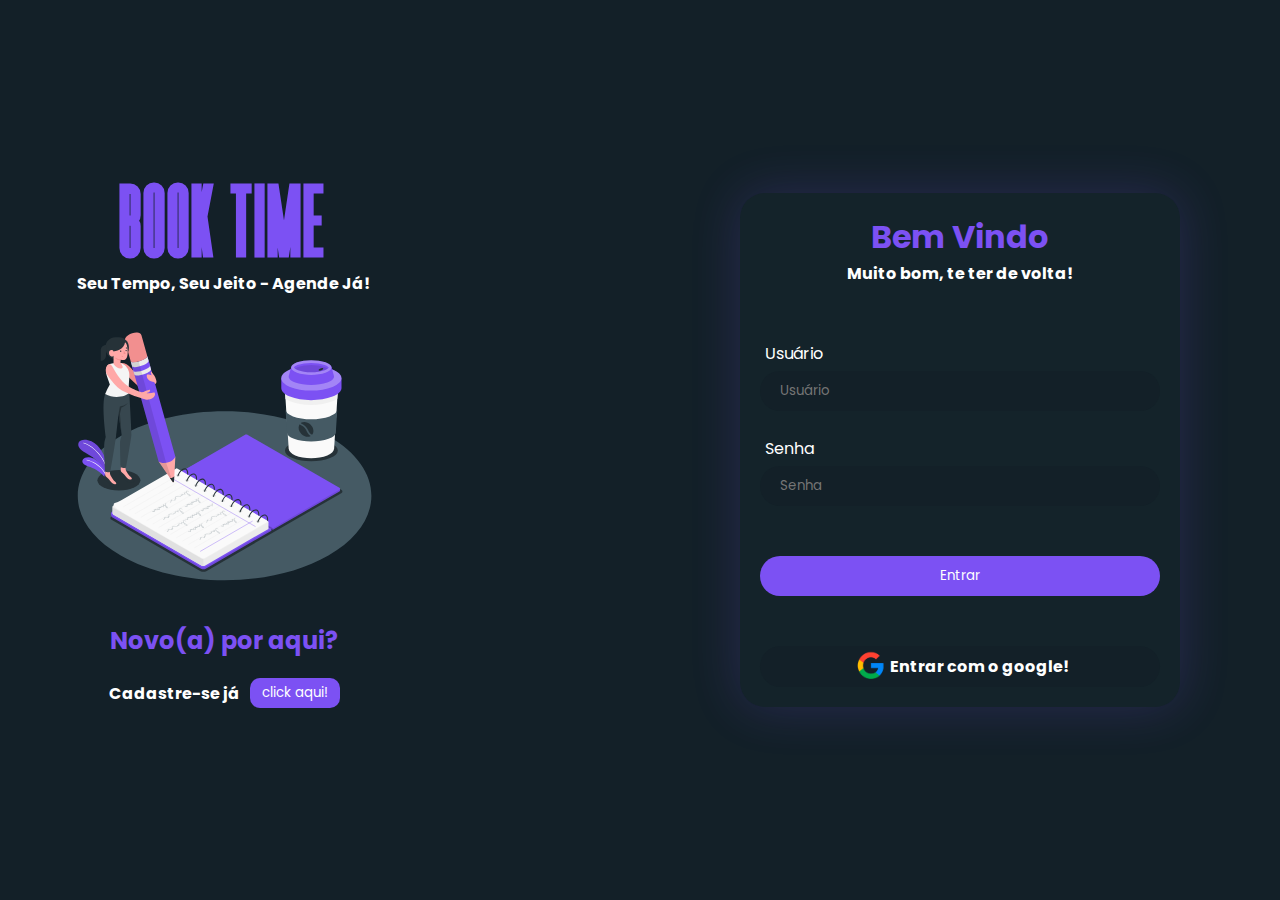
==== index.html @ 6d523458 "Ajuste" ====
<!DOCTYPE html>
<html lang="en">
<head>
    <meta charset="UTF-8">
    <meta name="viewport" content="width=device-width, initial-scale=1.0">
    <title>Book Time</title>
    <link rel="shortcut icon" href="img/historia.png" type="image/x-icon">
    <link rel="stylesheet" href="style.css">
</head>
<body>
    <div class="conteiner">

        <div class="left_login">
            <div class="logo_slogan">
                <h1 class="logo">Book Time</h1>
                <h4 class="subtitle">Seu Tempo, Seu Jeito - Agende Já!</h4>

                <img class="book_time" src="img/Notebook-amico.svg" alt="mulher agendando horario">
                <h2 class="novo_por">Novo(a) por aqui?</h2>

                <div class="cadastro">
                    <h4>Cadastre-se já</h4>
                    <button>click aqui!</button>
                </div>
            </div>
        </div>

        <div class="right_login">
           <div class="contorno">
                <div class="bem_vindo">
                    <h1>Bem Vindo</h1>
                    <h4>Muito bom, te ter de volta!</h4>
                </div>

                <div class="login_input">
                    <div class="input">
                        <label for="Usuario">Usuário</label>
                        <input type="text" name="senha" placeholder="Usuário" required>
                    </div>
                
                    <div class="input">
                        <label for="senha">Senha</label>
                        <input type="password" name="senha" placeholder="Senha" required>
                    </div>
                </div>
                <button>Entrar</button>

                <div class="google">
                    <img src="img/google-pq.png" alt="logo google">
                    <h4>Entrar com o google!</h4>
                </div>
           </div>
        </div>
    </div>
</body>
</html>
---- style.css ----
@import url('https://fonts.googleapis.com/css2?family=Poppins:ital,wght@0,100;0,200;0,300;0,400;0,500;0,600;0,700;0,800;0,900;1,100;1,200;1,300;1,400;1,500;1,600;1,700;1,800;1,900&display=swap');

@font-face{
    font-family:"Boba.ttf";
    src: url(fonte/Boba.ttf) format(truetype);
}

*{
    margin: 0;
    padding: 0;
    font-family: "poppins";
    color: white;
}
.conteiner{
    width: 100vw;
    height: 100vh;
    display: grid;
    grid-template-columns: 1fr 1fr;
    justify-content: center;
    align-items: center;
    background-color: #132028;

}    

.left_login{
    display: flex;
    width: 50%;
    flex-direction: column;
    justify-content: center;
    text-align: center;
    margin: 10%;   
}

.logo{
    font-family: "boba.ttf";
    font-size: 100px;
    letter-spacing: 3px;
    color: #7c51f3;
}

.book_time{
    max-width: 500px;
    width: 100%;
}

.novo_por{
    color: #7c51f3;
}

.cadastro{
    display: flex;
    align-items: center;
    justify-content: center;
    gap: 10px;
    margin: 20px;
}
.cadastro > button{
    width: 90px;
    height: 30px;
    background-color: #7c51f3;
    border: none;
    border-radius: 10px;
}

.cadastro > button:hover{
    background-color: #9070e6;
    cursor: pointer;
}

.right_login{
    display: flex;
    flex-direction: column;
    justify-content: center;
    align-items: center;
    margin: 10%; 
}

.contorno{
    width: 400px;
    height: auto;
    padding: 20px;
    display: flex;
    gap: 50px;
    flex-direction: column;
    justify-content: center;
    text-align: center; 
    background-color: #14232a;
    border-radius: 25px;
    box-shadow: 0px 0px 50px rgba(124, 81, 243, 0.2);
}

.bem_vindo > h1{
    color: #7c51f3;
}

.login_input{
    width: 100%;
    display: flex;
    flex-direction: column; 
    gap: 20px;
    
}

.input{
    display: grid;
    

}
.input > label{
    display: flex;
    margin: 5px;
}    

.input > input{
    height: 40px;
    border-radius: 25px;
    padding: 0px 20px;
    color: rgb(255, 255, 255);
    background-color: #132028;
    outline: none;
    border: none;
}

.contorno > button{
    background-color: #7c51f3;
    border: none;
    border-radius: 25px;
    height: 40px;
}

.contorno > button:hover{
    background-color: #9070e6;
    cursor: pointer;
    box-shadow: 0px 0px 10px #7c51f3;
}
.google{
    display: flex;
    align-items: center;
    justify-content: center;
    background-color: #132028;
    border-radius: 25px;
}

.google:hover{
    cursor: pointer;
    background-color: #14232a;
    box-shadow: 0px 0px 10px rgba(124, 81, 243, 0.5);
}

.google > img{
    width: 10%;

} 

@media screen {
    
}
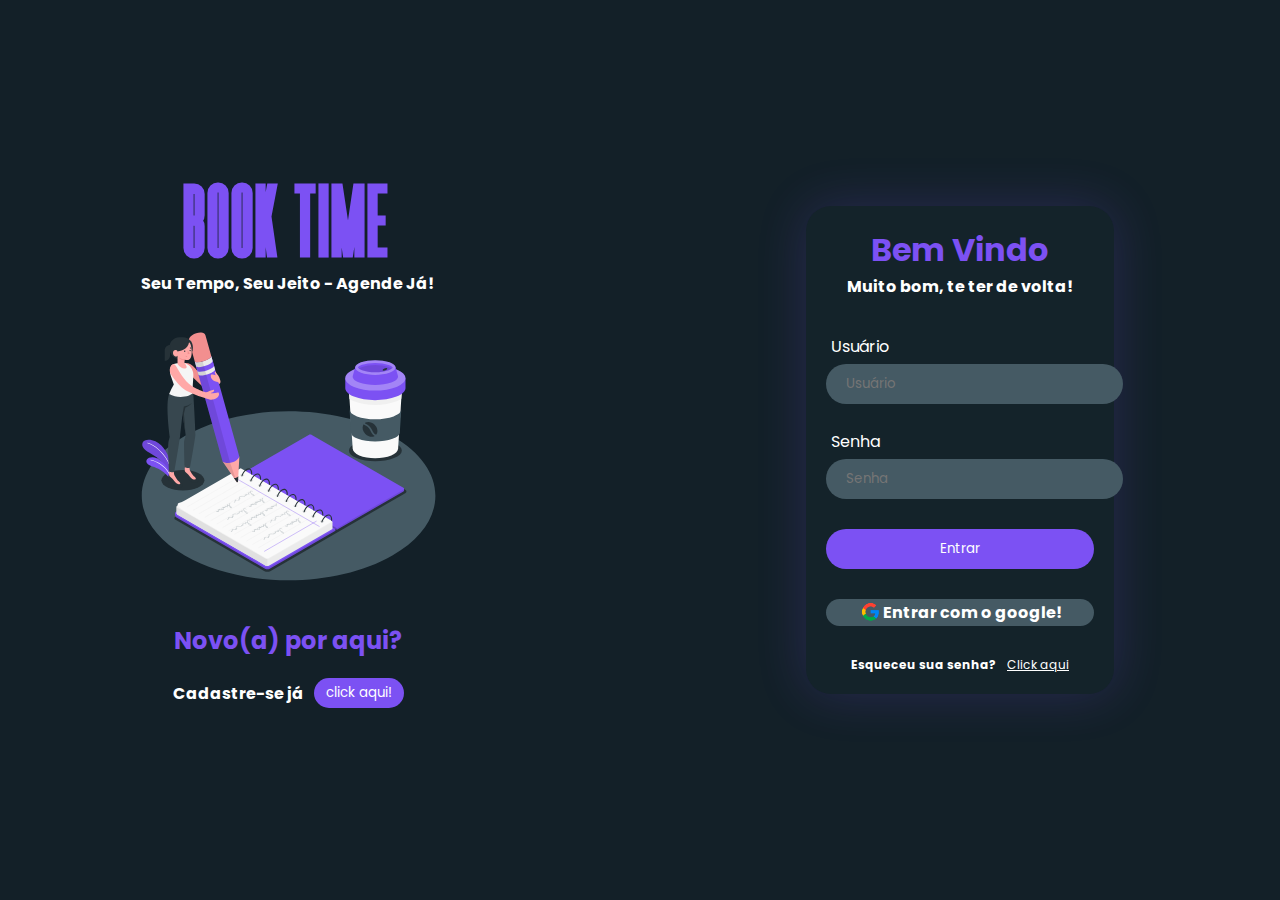
==== commit 243723f9: "Melhora significativa na responsividade e visual do site" ====
--- a/index.html
+++ b/index.html
@@ -49,7 +49,18 @@
                     <img src="img/google-pq.png" alt="logo google">
                     <h4>Entrar com o google!</h4>
                 </div>
+
+                <div class="redefinir">
+                    <h4>Esqueceu sua senha?</h4>
+                    <a class
+                     href="#">Click aqui</a>
+                </div>
            </div>
+
+           <div class="cadastro2">
+            <h4>Cadastre-se já</h4>
+            <button>click aqui!</button>
+        </div>
         </div>
     </div>
 </body>
--- a/style.css
+++ b/style.css
@@ -12,7 +12,7 @@
     color: white;
 }
 .conteiner{
-    width: 100vw;
+    width: 100%;
     height: 100vh;
     display: grid;
     grid-template-columns: 1fr 1fr;
@@ -28,7 +28,7 @@
     flex-direction: column;
     justify-content: center;
     text-align: center;
-    margin: 10%;   
+    padding-left: 20%;   
 }
 
 .logo{
@@ -54,12 +54,13 @@
     gap: 10px;
     margin: 20px;
 }
+
 .cadastro > button{
     width: 90px;
     height: 30px;
     background-color: #7c51f3;
     border: none;
-    border-radius: 10px;
+    border-radius: 25px;
 }
 
 .cadastro > button:hover{
@@ -76,17 +77,19 @@
 }
 
 .contorno{
-    width: 400px;
+    width: 60%;
     height: auto;
     padding: 20px;
     display: flex;
-    gap: 50px;
+    gap: 30px;
     flex-direction: column;
     justify-content: center;
     text-align: center; 
     background-color: #14232a;
     border-radius: 25px;
     box-shadow: 0px 0px 50px rgba(124, 81, 243, 0.2);
+    box-sizing: border-box;
+    min-width: 300px;
 }
 
 .bem_vindo > h1{
@@ -116,11 +119,17 @@
     border-radius: 25px;
     padding: 0px 20px;
     color: rgb(255, 255, 255);
-    background-color: #132028;
+    background-color: rgb(69,90,100);
     outline: none;
     border: none;
 }
 
+.redefinir{
+    Display: flex;
+    font-size: 12px;
+    justify-content: center;
+    gap: 10px;
+}
 .contorno > button{
     background-color: #7c51f3;
     border: none;
@@ -131,27 +140,204 @@
 .contorno > button:hover{
     background-color: #9070e6;
     cursor: pointer;
-    box-shadow: 0px 0px 10px #7c51f3;
 }
 .google{
     display: flex;
     align-items: center;
     justify-content: center;
-    background-color: #132028;
+    background-color: rgb(69,90,100);
     border-radius: 25px;
 }
 
 .google:hover{
     cursor: pointer;
-    background-color: #14232a;
-    box-shadow: 0px 0px 10px rgba(124, 81, 243, 0.5);
+    background-color: #1d323b;
+   
 }
 
 .google > img{
     width: 10%;
 
 } 
-
-@media screen {
-    
-}
+.cadastro2{
+    display: none;
+}
+
+@media (max-width: 450px){
+    *{
+        margin: 0;
+        padding: 0;
+        font-family: "poppins";
+        color: white;
+    }
+    .conteiner{
+        width: 100%;
+        height: 100vh;
+        display: flex;
+        flex-direction: column;
+        justify-content: center;
+        align-items: center;
+        background-color: #132028;
+    
+    }    
+    
+    .left_login{
+        display: flex;
+        flex-direction: column;
+        justify-content: center;
+        text-align: center;
+        padding: 0;   
+    }
+    
+    .logo{
+        font-family: "boba.ttf";
+        font-size: 100px;
+        letter-spacing: 3px;
+        color: #7c51f3;
+    }
+    
+    .book_time{
+        max-width: 500px;
+        width: 100%;
+        display: none;
+    }
+    
+    .novo_por{
+        color: #7c51f3;
+        display: none;
+    }
+    
+    .cadastro{
+        display: flex;
+        align-items: center;
+        justify-content: center;
+        gap: 10px;
+        margin: 20px;
+        display: none;
+    }
+    
+    .cadastro > button{
+        width: 90px;
+        height: 30px;
+        background-color: #7c51f3;
+        border: none;
+        border-radius: 25px;
+    }
+    
+    .cadastro > button:hover{
+        background-color: #9070e6;
+        cursor: pointer;
+    }
+    
+    .right_login{
+        display: flex;
+        flex-direction: column;
+        justify-content: center;
+        align-items: center;
+        margin: 10%; 
+    }
+    
+    .contorno{
+        width: 60%;
+        height: auto;
+        padding: 20px;
+        display: flex;
+        gap: 30px;
+        flex-direction: column;
+        justify-content: center;
+        text-align: center; 
+        background-color: #14232a;
+        border-radius: 25px;
+        box-shadow: 0px 0px 50px rgba(124, 81, 243, 0.2);
+        box-sizing: border-box;
+        min-width: 300px;
+    }
+    
+    .bem_vindo > h1{
+        color: #7c51f3;
+    }
+    
+    .login_input{
+        width: 100%;
+        display: flex;
+        flex-direction: column; 
+        gap: 20px;
+        
+    }
+    
+    .input{
+        display: grid;
+        
+    
+    }
+    .input > label{
+        display: flex;
+        margin: 5px;
+    }    
+    
+    .input > input{
+        height: 40px;
+        border-radius: 25px;
+        padding: 0px 20px;
+        color: rgb(255, 255, 255);
+        background-color: rgb(69,90,100);
+        outline: none;
+        border: none;
+    }
+    
+    .redefinir{
+        Display: flex;
+        font-size: 12px;
+        justify-content: center;
+        gap: 10px;
+    }
+    .contorno > button{
+        background-color: #7c51f3;
+        border: none;
+        border-radius: 25px;
+        height: 40px;
+    }
+    
+    .contorno > button:hover{
+        background-color: #9070e6;
+        cursor: pointer;
+    }
+    .google{
+        display: flex;
+        align-items: center;
+        justify-content: center;
+        background-color: rgb(69,90,100);
+        border-radius: 25px;
+    }
+    
+    .google:hover{
+        cursor: pointer;
+        background-color: #1d323b;
+       
+    }
+    
+    .google > img{
+        width: 10%;
+    
+    } 
+
+    .cadastro2{
+        display: flex;
+        gap: 10px;
+        justify-content: center;
+        margin-top: 70px;
+    }
+    .cadastro2 > button{
+        width: 90px;
+        height: 30px;
+        background-color: #7c51f3;
+        border: none;
+        border-radius: 25px;
+    }
+    
+    .cadastro2 > button:hover{
+        background-color: #9070e6;
+        cursor: pointer;
+    }
+}
+
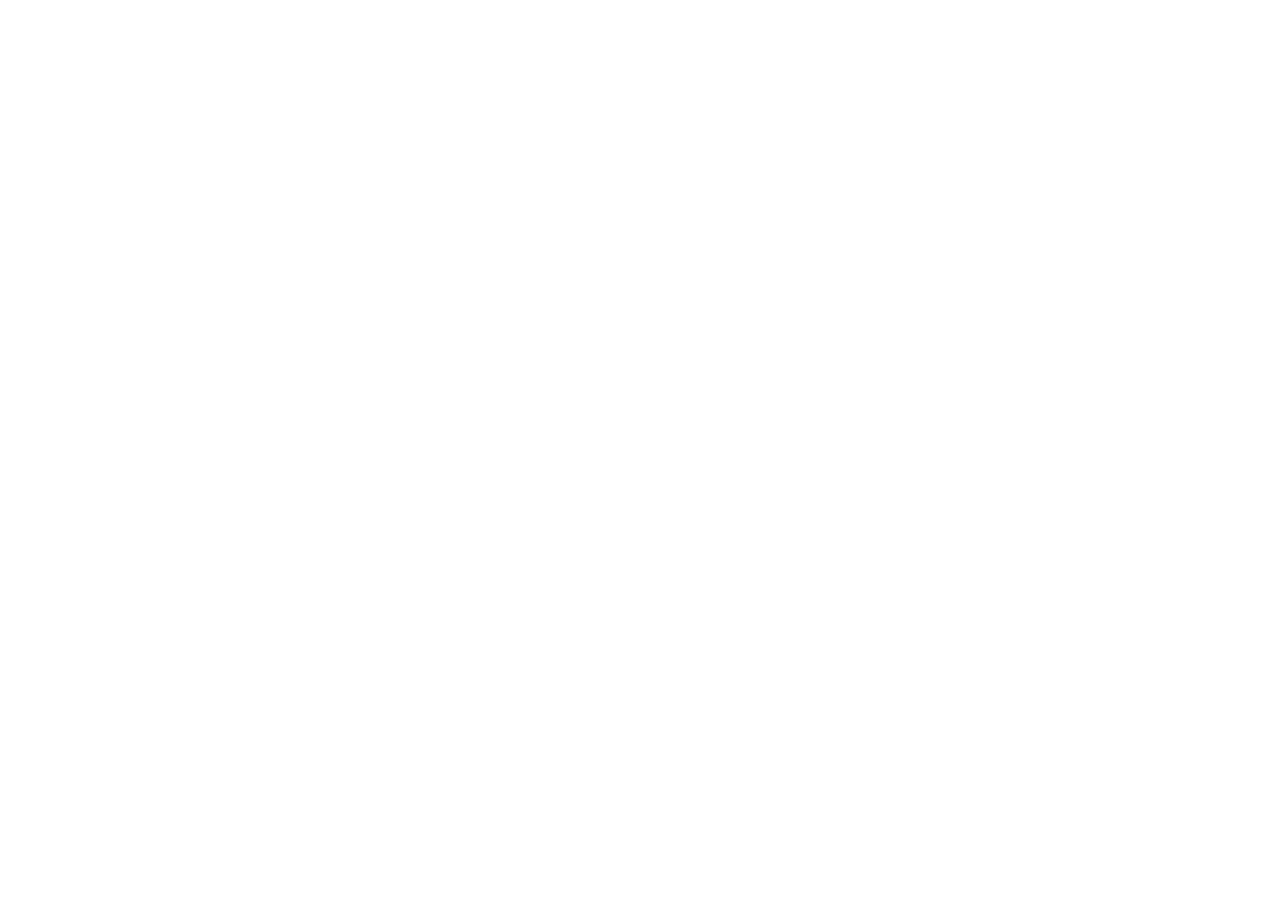
==== commit 59a23dbd: "Rename" ====
--- a/index.html
+++ b/index.html
@@ -1,67 +1,13 @@
 <!DOCTYPE html>
-<html lang="en">
+<html lang="pt-br">
 <head>
     <meta charset="UTF-8">
     <meta name="viewport" content="width=device-width, initial-scale=1.0">
-    <title>Book Time</title>
+    <title>Make Note</title>
     <link rel="shortcut icon" href="img/historia.png" type="image/x-icon">
     <link rel="stylesheet" href="style.css">
 </head>
 <body>
-    <div class="conteiner">
-
-        <div class="left_login">
-            <div class="logo_slogan">
-                <h1 class="logo">Book Time</h1>
-                <h4 class="subtitle">Seu Tempo, Seu Jeito - Agende Já!</h4>
-
-                <img class="book_time" src="img/Notebook-amico.svg" alt="mulher agendando horario">
-                <h2 class="novo_por">Novo(a) por aqui?</h2>
-
-                <div class="cadastro">
-                    <h4>Cadastre-se já</h4>
-                    <button>click aqui!</button>
-                </div>
-            </div>
-        </div>
-
-        <div class="right_login">
-           <div class="contorno">
-                <div class="bem_vindo">
-                    <h1>Bem Vindo</h1>
-                    <h4>Muito bom, te ter de volta!</h4>
-                </div>
-
-                <div class="login_input">
-                    <div class="input">
-                        <label for="Usuario">Usuário</label>
-                        <input type="text" name="senha" placeholder="Usuário" required>
-                    </div>
-                
-                    <div class="input">
-                        <label for="senha">Senha</label>
-                        <input type="password" name="senha" placeholder="Senha" required>
-                    </div>
-                </div>
-                <button>Entrar</button>
-
-                <div class="google">
-                    <img src="img/google-pq.png" alt="logo google">
-                    <h4>Entrar com o google!</h4>
-                </div>
-
-                <div class="redefinir">
-                    <h4>Esqueceu sua senha?</h4>
-                    <a class
-                     href="#">Click aqui</a>
-                </div>
-           </div>
-
-           <div class="cadastro2">
-            <h4>Cadastre-se já</h4>
-            <button>click aqui!</button>
-        </div>
-        </div>
-    </div>
+    
 </body>
 </html>--- a/style.css
+++ b/style.css
@@ -55,7 +55,11 @@
     margin: 20px;
 }
 
-.cadastro > button{
+.contorno > .button{
+    width: 100%;
+}
+
+.button{
     width: 90px;
     height: 30px;
     background-color: #7c51f3;
@@ -63,7 +67,7 @@
     border-radius: 25px;
 }
 
-.cadastro > button:hover{
+.button:hover{
     background-color: #9070e6;
     cursor: pointer;
 }
@@ -87,7 +91,7 @@
     text-align: center; 
     background-color: #14232a;
     border-radius: 25px;
-    box-shadow: 0px 0px 50px rgba(124, 81, 243, 0.2);
+    box-shadow: 0px 0px 50px rgba(7, 6, 10, 0.2);
     box-sizing: border-box;
     min-width: 300px;
 }
@@ -109,6 +113,7 @@
     
 
 }
+
 .input > label{
     display: flex;
     margin: 5px;
@@ -130,17 +135,7 @@
     justify-content: center;
     gap: 10px;
 }
-.contorno > button{
-    background-color: #7c51f3;
-    border: none;
-    border-radius: 25px;
-    height: 40px;
-}
-
-.contorno > button:hover{
-    background-color: #9070e6;
-    cursor: pointer;
-}
+
 .google{
     display: flex;
     align-items: center;
@@ -159,185 +154,64 @@
     width: 10%;
 
 } 
+
 .cadastro2{
     display: none;
 }
 
-@media (max-width: 450px){
-    *{
+@media (max-width: 500px){
+    .conteiner{
+        width: 100%;
+        height: 100vh;
+        display: grid;
+        grid-template-columns: 1fr;
+        grid-template-rows: 1fr 2fr 1fr;
+        row-gap: 20px;
+        align-items: center;
+        justify-content: center;
+        
+    }
+
+    .book_time{
+        display: none;
+    }
+
+    .cadastro{
+        display: none;
+    }
+
+    .left_login{
         margin: 0;
         padding: 0;
-        font-family: "poppins";
-        color: white;
-    }
-    .conteiner{
-        width: 100%;
-        height: 100vh;
-        display: flex;
-        flex-direction: column;
+        width: 100%;
+        height: 100%;
+    }
+
+    
+    
+    .right_login{
+        margin: 0;
+        padding: 0;
+        width: 100%;
+        height: 100%;
         justify-content: center;
         align-items: center;
-        background-color: #132028;
-    
-    }    
-    
-    .left_login{
+    }
+
+    .contorno{
+        width: 80%;
+        height: 100%;
+        
+    }
+
+    .cadastro2{
+        width: 100%;
+        height: 50%;
         display: flex;
-        flex-direction: column;
+        position: relative;
+        gap: 15px;
+        align-items: end;
         justify-content: center;
-        text-align: center;
-        padding: 0;   
-    }
-    
-    .logo{
-        font-family: "boba.ttf";
-        font-size: 100px;
-        letter-spacing: 3px;
-        color: #7c51f3;
-    }
-    
-    .book_time{
-        max-width: 500px;
-        width: 100%;
-        display: none;
-    }
-    
-    .novo_por{
-        color: #7c51f3;
-        display: none;
-    }
-    
-    .cadastro{
-        display: flex;
-        align-items: center;
-        justify-content: center;
-        gap: 10px;
-        margin: 20px;
-        display: none;
-    }
-    
-    .cadastro > button{
-        width: 90px;
-        height: 30px;
-        background-color: #7c51f3;
-        border: none;
-        border-radius: 25px;
-    }
-    
-    .cadastro > button:hover{
-        background-color: #9070e6;
-        cursor: pointer;
-    }
-    
-    .right_login{
-        display: flex;
-        flex-direction: column;
-        justify-content: center;
-        align-items: center;
-        margin: 10%; 
-    }
-    
-    .contorno{
-        width: 60%;
-        height: auto;
-        padding: 20px;
-        display: flex;
-        gap: 30px;
-        flex-direction: column;
-        justify-content: center;
-        text-align: center; 
-        background-color: #14232a;
-        border-radius: 25px;
-        box-shadow: 0px 0px 50px rgba(124, 81, 243, 0.2);
-        box-sizing: border-box;
-        min-width: 300px;
-    }
-    
-    .bem_vindo > h1{
-        color: #7c51f3;
-    }
-    
-    .login_input{
-        width: 100%;
-        display: flex;
-        flex-direction: column; 
-        gap: 20px;
-        
-    }
-    
-    .input{
-        display: grid;
-        
-    
-    }
-    .input > label{
-        display: flex;
-        margin: 5px;
-    }    
-    
-    .input > input{
-        height: 40px;
-        border-radius: 25px;
-        padding: 0px 20px;
-        color: rgb(255, 255, 255);
-        background-color: rgb(69,90,100);
-        outline: none;
-        border: none;
-    }
-    
-    .redefinir{
-        Display: flex;
-        font-size: 12px;
-        justify-content: center;
-        gap: 10px;
-    }
-    .contorno > button{
-        background-color: #7c51f3;
-        border: none;
-        border-radius: 25px;
-        height: 40px;
-    }
-    
-    .contorno > button:hover{
-        background-color: #9070e6;
-        cursor: pointer;
-    }
-    .google{
-        display: flex;
-        align-items: center;
-        justify-content: center;
-        background-color: rgb(69,90,100);
-        border-radius: 25px;
-    }
-    
-    .google:hover{
-        cursor: pointer;
-        background-color: #1d323b;
-       
-    }
-    
-    .google > img{
-        width: 10%;
-    
-    } 
-
-    .cadastro2{
-        display: flex;
-        gap: 10px;
-        justify-content: center;
-        margin-top: 70px;
-    }
-    .cadastro2 > button{
-        width: 90px;
-        height: 30px;
-        background-color: #7c51f3;
-        border: none;
-        border-radius: 25px;
-    }
-    
-    .cadastro2 > button:hover{
-        background-color: #9070e6;
-        cursor: pointer;
-    }
-}
-
+    }
+}
+
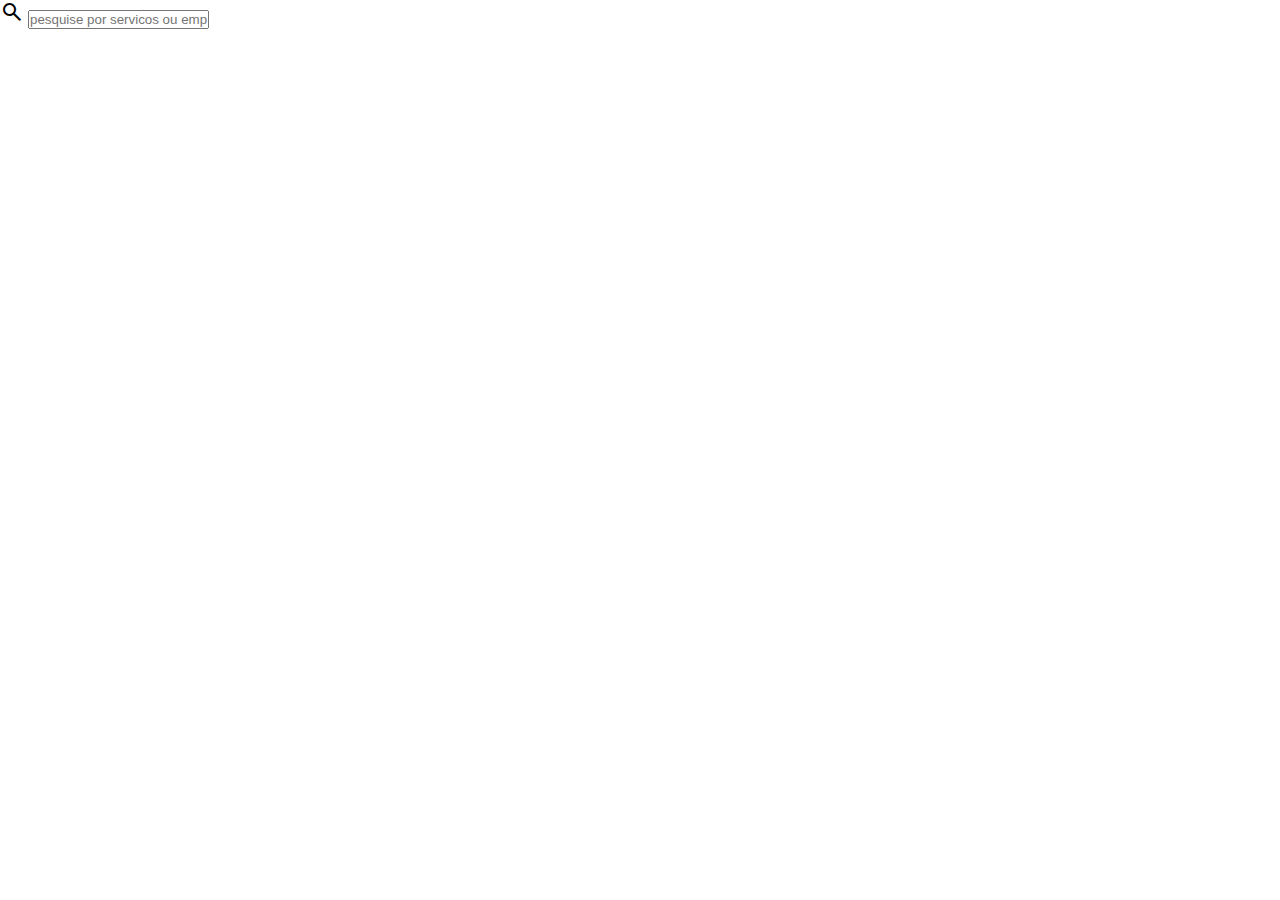
==== commit 524a238d: "index" ====
--- a/index.html
+++ b/index.html
@@ -5,9 +5,25 @@
     <meta name="viewport" content="width=device-width, initial-scale=1.0">
     <title>Make Note</title>
     <link rel="shortcut icon" href="img/historia.png" type="image/x-icon">
-    <link rel="stylesheet" href="style.css">
+    <link rel="stylesheet" href="https://fonts.googleapis.com/css2?family=Material+Symbols+Outlined:opsz,wght,FILL,GRAD@20..48,100..700,0..1,-50..200" />
+    <link rel="stylesheet" href="style_index.css">
 </head>
 <body>
-    
+    <div class="header">
+        <div class="cabecalho"></div>
+        <div class="pesquisa">
+
+            <span class="material-symbols-outlined">
+                search
+            </span>
+
+            <input type="text" placeholder="pesquise por servicos ou empresas  ">
+            <label for=""></label>
+
+        </div>
+        <div class="imagem"></div>
+    </div>
+
+    <div class="main"></div>
 </body>
 </html>--- a/style_index.css
+++ b/style_index.css
@@ -0,0 +1,4 @@
+*{
+    margin: 0;
+    padding: 0;
+}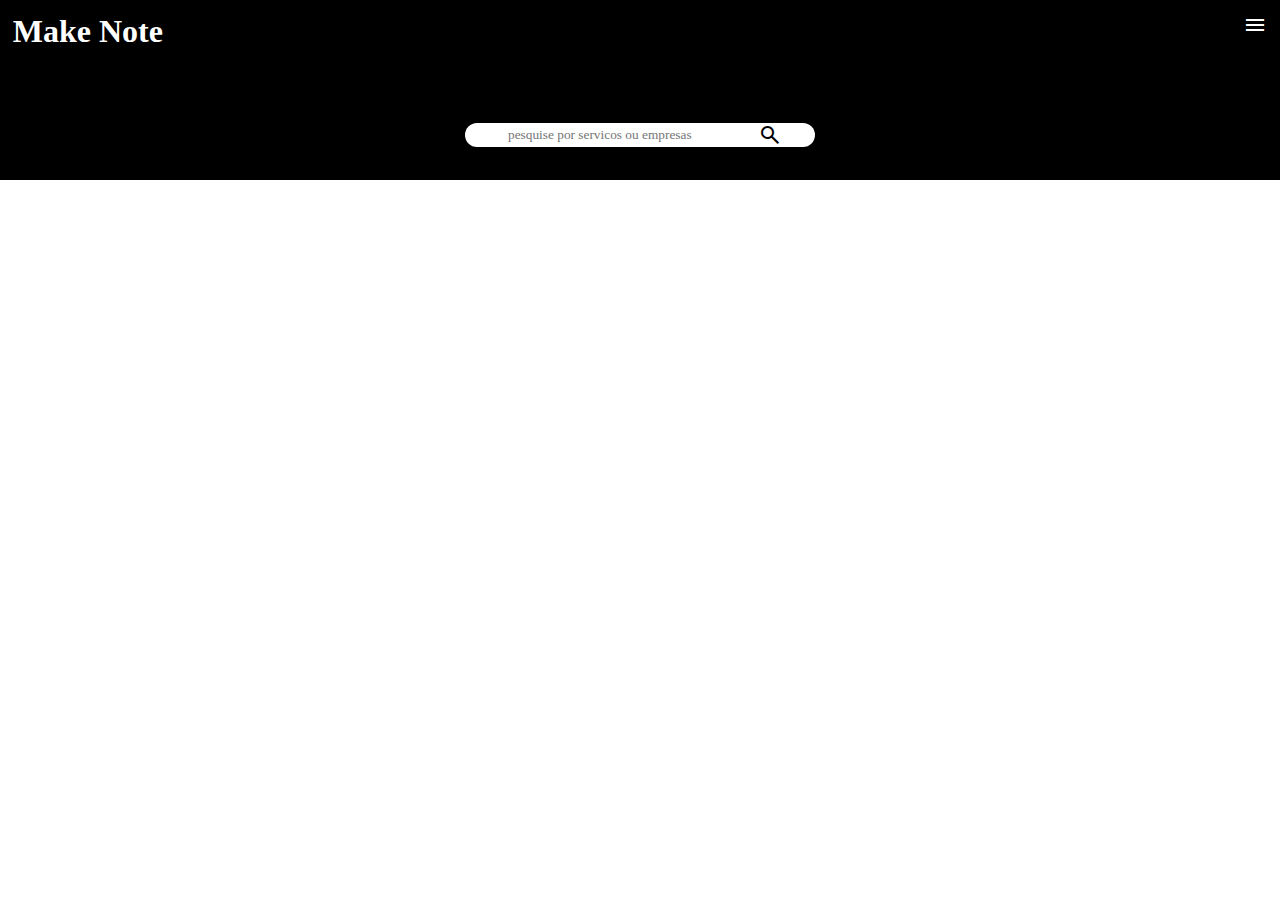
==== commit 64de9ec9: "Alteração no index" ====
--- a/index.html
+++ b/index.html
@@ -9,21 +9,32 @@
     <link rel="stylesheet" href="style_index.css">
 </head>
 <body>
-    <div class="header">
-        <div class="cabecalho"></div>
-        <div class="pesquisa">
+    <div class="conteiner">
+        <div class="header">
+            <div class="cabecalho">
+                <h1 class="title">Make Note</h1>
+                <span class="material-symbols-outlined">
+                    menu
+                </span>
+            </div>
 
-            <span class="material-symbols-outlined">
-                search
-            </span>
-
-            <input type="text" placeholder="pesquise por servicos ou empresas  ">
-            <label for=""></label>
+            <div class="pesquisa_contorno">
+                <div class="pesquisa">
+                    
+                    <input type="text" placeholder="pesquise por servicos ou empresas">
+                    <span class="material-symbols-outlined">
+                        search
+                    </span>
+                </div>
+            </div>
 
         </div>
-        <div class="imagem"></div>
+    
+        <div class="main">
+            <div class="loja">
+    
+            </div>
+        </div>
     </div>
-
-    <div class="main"></div>
 </body>
 </html>--- a/style_index.css
+++ b/style_index.css
@@ -1,4 +1,61 @@
 *{
     margin: 0;
     padding: 0;
-}+    font-family: 'poppins';
+}
+.conteiner{
+    width: 100vw;
+    height: 100vh; 
+}
+.header{
+    display: grid;
+    width: 100%;
+    height: 20%;
+    flex-direction: column;
+    color: white;
+    background-color: black;
+    grid-template-rows: 1fr 1fr;
+}
+
+.cabecalho{
+    width: 98%;
+    height: 50%;
+    display: grid;
+    grid-template-columns: 1fr 1fr;
+    padding: 1%;
+
+}
+
+.material-symbols-outlined{
+    display: flex;
+    justify-content: end;
+}
+
+.pesquisa_contorno{
+    display: flex;
+    align-items: center;
+    justify-content: center;
+
+}
+.pesquisa{
+    width: 350px;
+    display: flex;
+    background-color: white;
+    border-radius: 25px;
+    justify-content: center;
+    align-items: center;
+   
+}
+
+.pesquisa > span{
+    color: black;
+}
+
+.pesquisa > input{
+    outline: none;
+    border: none;
+    width: 250px;
+    margin-left: 10px;
+}
+
+
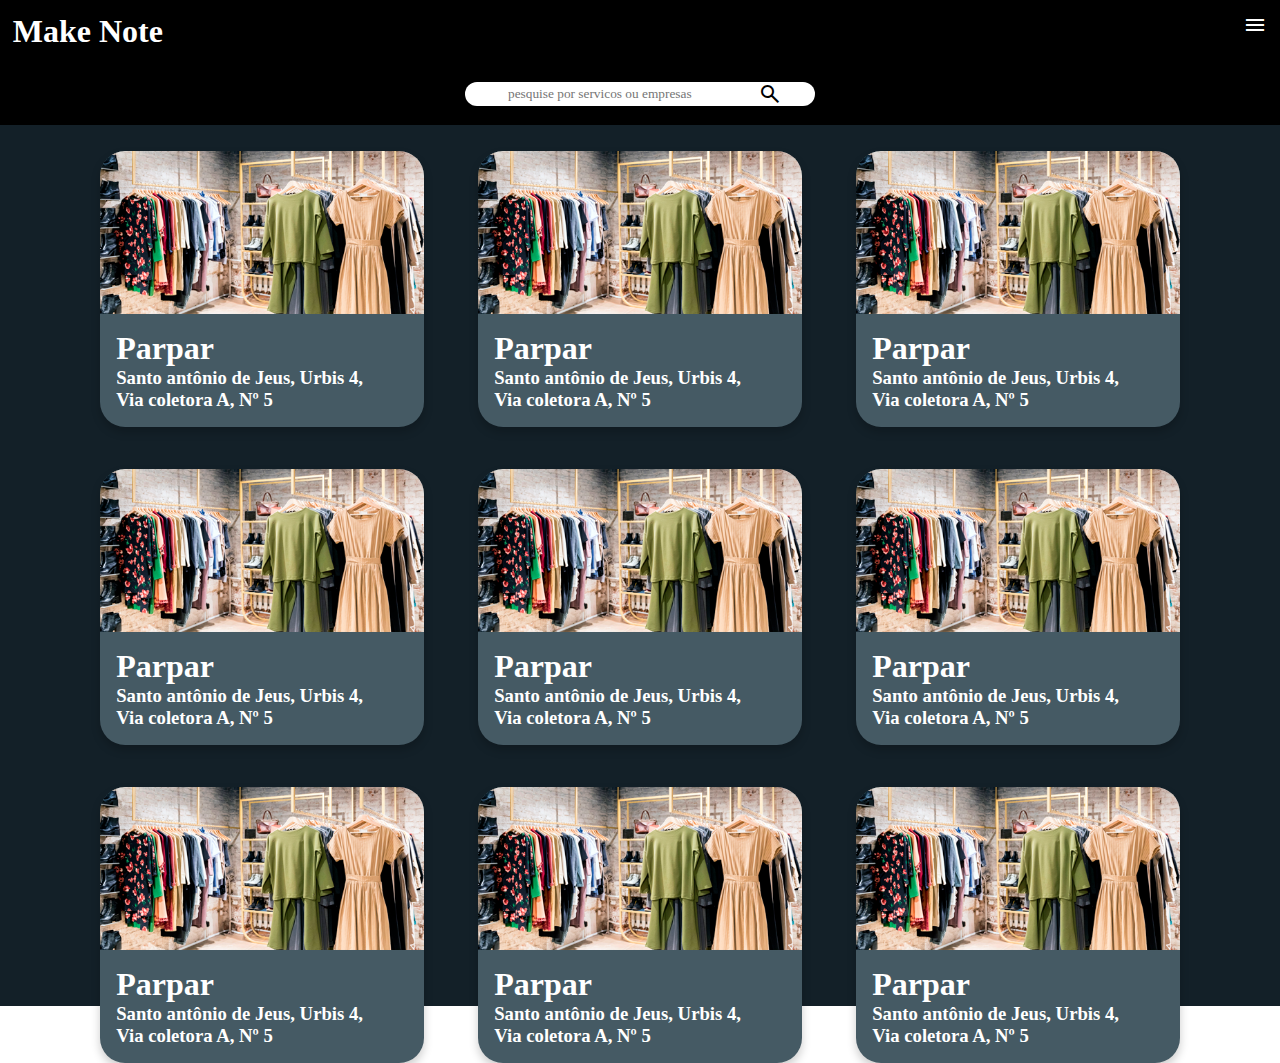
==== commit 56b10595: "ajuste no main" ====
--- a/index.html
+++ b/index.html
@@ -31,8 +31,71 @@
         </div>
     
         <div class="main">
-            <div class="loja">
-    
+            <div class="loja1">
+                <img  class="banner" src="img/banner.png" alt="banner da loja">
+                <div class="text">
+                    <h1 claas="nomeLoja">Parpar</h1>
+                    <h3 class="endereco">Santo antônio de Jeus, Urbis 4,<br> Via coletora A, Nº 5</h3>
+                </div>
+            </div>
+
+            <div class="loja1">
+                <img  class="banner" src="img/banner.png" alt="banner da loja">
+                <div class="text">
+                    <h1 claas="nomeLoja">Parpar</h1>
+                    <h3 class="endereco">Santo antônio de Jeus, Urbis 4,<br> Via coletora A, Nº 5</h3>
+                </div>
+            </div>
+            <div class="loja1">
+                <img  class="banner" src="img/banner.png" alt="banner da loja">
+                <div class="text">
+                    <h1 claas="nomeLoja">Parpar</h1>
+                    <h3 class="endereco">Santo antônio de Jeus, Urbis 4,<br> Via coletora A, Nº 5</h3>
+                </div>
+            </div>
+
+            <div class="loja1">
+                <img  class="banner" src="img/banner.png" alt="banner da loja">
+                <div class="text">
+                    <h1 claas="nomeLoja">Parpar</h1>
+                    <h3 class="endereco">Santo antônio de Jeus, Urbis 4,<br> Via coletora A, Nº 5</h3>
+                </div>
+            </div>
+
+            <div class="loja1">
+                <img  class="banner" src="img/banner.png" alt="banner da loja">
+                <div class="text">
+                    <h1 claas="nomeLoja">Parpar</h1>
+                    <h3 class="endereco">Santo antônio de Jeus, Urbis 4,<br> Via coletora A, Nº 5</h3>
+                </div>
+            </div>
+            <div class="loja1">
+                <img  class="banner" src="img/banner.png" alt="banner da loja">
+                <div class="text">
+                    <h1 claas="nomeLoja">Parpar</h1>
+                    <h3 class="endereco">Santo antônio de Jeus, Urbis 4,<br> Via coletora A, Nº 5</h3>
+                </div>
+            </div>
+            <div class="loja1">
+                <img  class="banner" src="img/banner.png" alt="banner da loja">
+                <div class="text">
+                    <h1 claas="nomeLoja">Parpar</h1>
+                    <h3 class="endereco">Santo antônio de Jeus, Urbis 4,<br> Via coletora A, Nº 5</h3>
+                </div>
+            </div>
+            <div class="loja1">
+                <img  class="banner" src="img/banner.png" alt="banner da loja">
+                <div class="text">
+                    <h1 claas="nomeLoja">Parpar</h1>
+                    <h3 class="endereco">Santo antônio de Jeus, Urbis 4,<br> Via coletora A, Nº 5</h3>
+                </div>
+            </div>
+            <div class="loja1">
+                <img  class="banner" src="img/banner.png" alt="banner da loja">
+                <div class="text">
+                    <h1 claas="nomeLoja">Parpar</h1>
+                    <h3 class="endereco">Santo antônio de Jeus, Urbis 4,<br> Via coletora A, Nº 5</h3>
+                </div>
             </div>
         </div>
     </div>
--- a/style_index.css
+++ b/style_index.css
@@ -4,8 +4,10 @@
     font-family: 'poppins';
 }
 .conteiner{
-    width: 100vw;
-    height: 100vh; 
+    display: flex;
+    flex-direction: column;
+    align-items: center; 
+    background-color: RGB(19, 32, 40);
 }
 .header{
     display: grid;
@@ -58,4 +60,43 @@
     margin-left: 10px;
 }
 
+.main{
+    display: grid;
+    grid-template-columns: 1fr 1fr 1fr;
+    grid-template-rows: 1fr 1fr 1fr;
+    margin: 2%;
+    align-items: center;
+    justify-content: center;
+    gap: 5%;
+    max-width: 1080px;
+}
 
+.loja1{
+    display: flex;
+    flex-direction: column;
+    background-color: RGB(69, 90, 100);
+    border-radius: 25px;
+    color: white;
+    width: 100;
+    height: 100;
+    box-shadow: 0px 5px 10px rgba(0, 0, 0, 0.2) ;
+}
+.banner{
+    width: 100%;
+    border-radius: 25px 25px 0px 0px;
+}
+
+.fotoPerfil{
+    position: absolute;
+    width: 10%;
+    
+}
+.text{
+    margin: 5%;
+    display: flex;
+    flex-direction: column;
+    align-items: start;
+    justify-content: center;
+}
+ 
+
